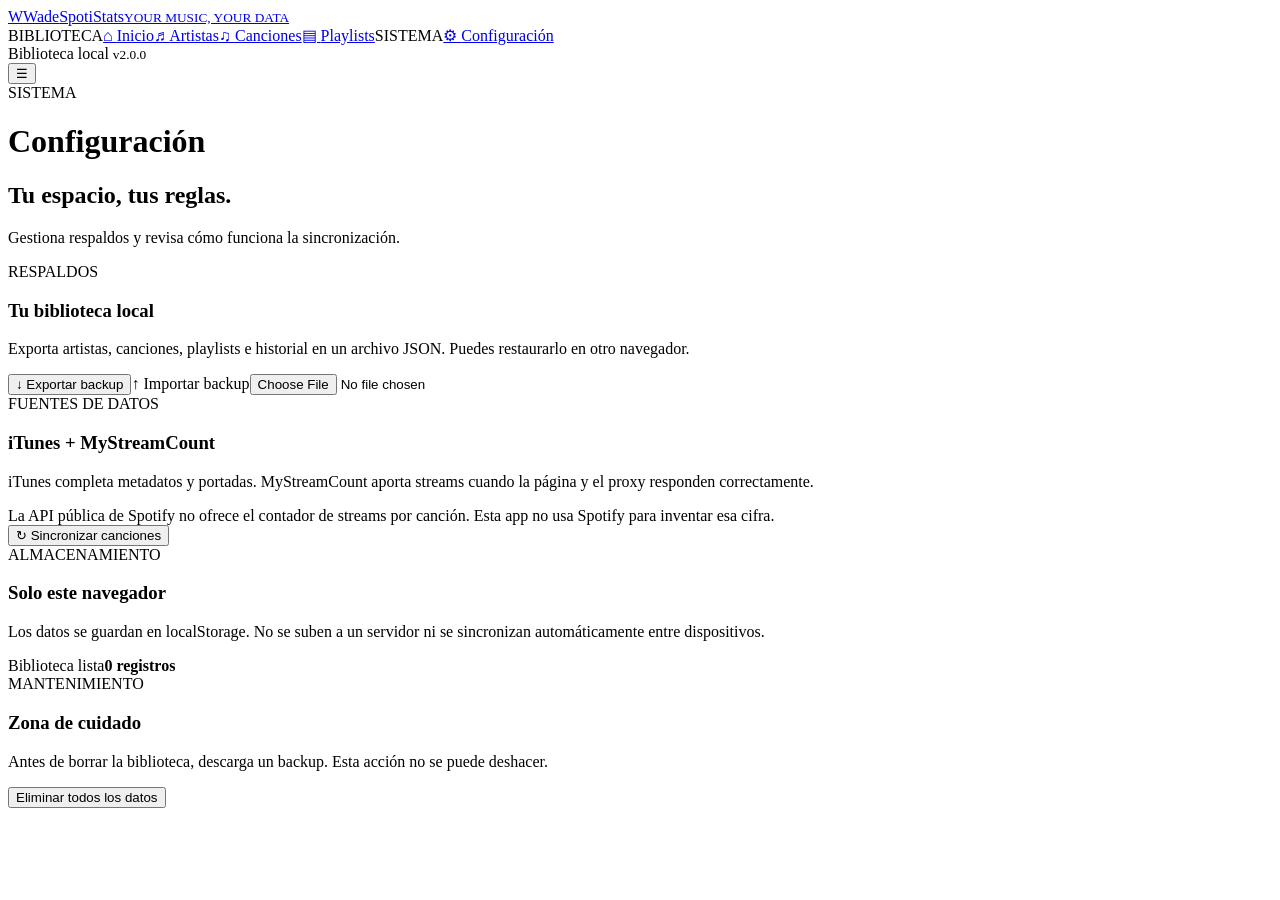
==== configuracion.html @ 579ccd9c "Add files via upload" ====
<!DOCTYPE html><html lang="es"><head><meta charset="UTF-8"><meta name="viewport" content="width=device-width, initial-scale=1"><meta name="theme-color" content="#080d16"><title>WadeSpotiStats | Configuración</title><link rel="icon" href="public/png/icon.png"><link rel="stylesheet" href="public/css/core.css"><link rel="stylesheet" href="public/css/configuracion.css"></head><body data-page="settings">
<div class="app-shell"><aside class="sidebar" id="sidebar"><a class="brand" href="index.html"><span class="brand-mark">W</span><span>Wade<span class="brand-light">SpotiStats</span><small>YOUR MUSIC, YOUR DATA</small></span></a><nav class="nav"><span class="nav-label">BIBLIOTECA</span><a class="nav-link" href="index.html">⌂ <span>Inicio</span></a><a class="nav-link" href="artistas.html">♬ <span>Artistas</span></a><a class="nav-link" href="track.html">♫ <span>Canciones</span></a><a class="nav-link" href="playlists.html">▤ <span>Playlists</span></a><span class="nav-label">SISTEMA</span><a class="nav-link active" href="configuracion.html">⚙ <span>Configuración</span></a></nav><div class="sidebar-bottom"><span class="status-dot"></span> Biblioteca local <small>v2.0.0</small></div></aside>
<main class="main-area"><header class="topbar"><button class="icon-btn mobile-menu" id="menuToggle">☰</button><div><span class="eyebrow">SISTEMA</span><h1>Configuración</h1></div></header><section class="page-intro"><div><h2>Tu espacio, tus reglas.</h2><p>Gestiona respaldos y revisa cómo funciona la sincronización.</p></div></section>
<section class="settings-grid"><article class="panel settings-card"><span class="eyebrow">RESPALDOS</span><h3>Tu biblioteca local</h3><p>Exporta artistas, canciones, playlists e historial en un archivo JSON. Puedes restaurarlo en otro navegador.</p><div class="button-row"><button class="btn btn-primary" id="exportBtn">↓ Exportar backup</button><label class="btn btn-ghost file-label">↑ Importar backup<input type="file" id="importFile" accept=".json,application/json"></label></div></article><article class="panel settings-card"><span class="eyebrow">FUENTES DE DATOS</span><h3>iTunes + MyStreamCount</h3><p>iTunes completa metadatos y portadas. MyStreamCount aporta streams cuando la página y el proxy responden correctamente.</p><div class="notice">La API pública de Spotify no ofrece el contador de streams por canción. Esta app no usa Spotify para inventar esa cifra.</div><button class="btn btn-ghost" id="syncSettingsBtn">↻ Sincronizar canciones</button></article><article class="panel settings-card"><span class="eyebrow">ALMACENAMIENTO</span><h3>Solo este navegador</h3><p>Los datos se guardan en localStorage. No se suben a un servidor ni se sincronizan automáticamente entre dispositivos.</p><div class="storage-meter"><span id="storageLabel">Biblioteca lista</span><strong id="storageCount">0 registros</strong></div></article><article class="panel settings-card"><span class="eyebrow">MANTENIMIENTO</span><h3>Zona de cuidado</h3><p>Antes de borrar la biblioteca, descarga un backup. Esta acción no se puede deshacer.</p><button class="btn btn-danger" id="clearDataBtn">Eliminar todos los datos</button></article></section></main></div>
<script src="public/js/core.js"></script><script src="public/js/configuracion.js"></script></body></html>
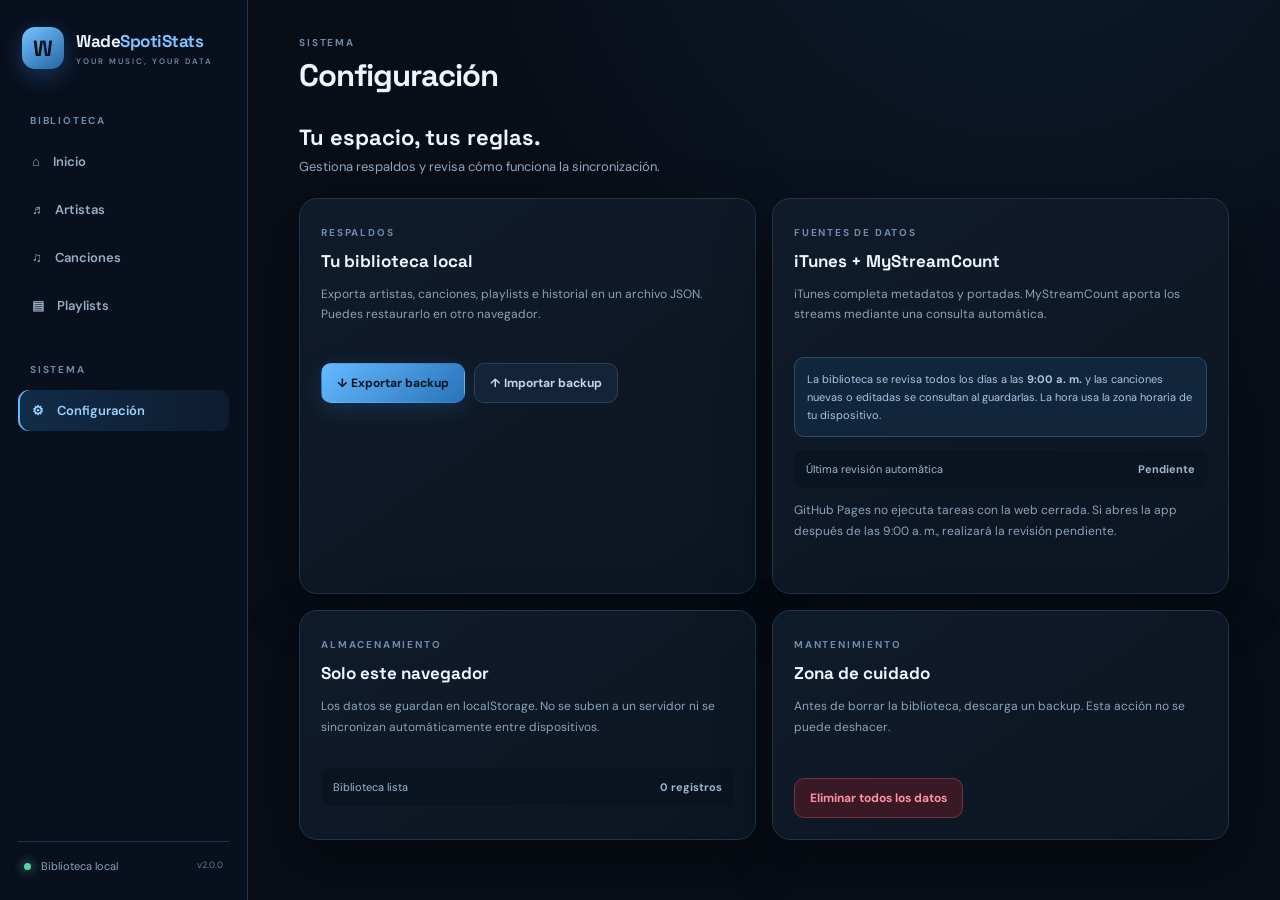
==== commit 06db0d9c: "Add files via upload" ====
--- a/configuracion.html
+++ b/configuracion.html
@@ -1,5 +1,5 @@
 <!DOCTYPE html><html lang="es"><head><meta charset="UTF-8"><meta name="viewport" content="width=device-width, initial-scale=1"><meta name="theme-color" content="#080d16"><title>WadeSpotiStats | Configuración</title><link rel="icon" href="public/png/icon.png"><link rel="stylesheet" href="public/css/core.css"><link rel="stylesheet" href="public/css/configuracion.css"></head><body data-page="settings">
 <div class="app-shell"><aside class="sidebar" id="sidebar"><a class="brand" href="index.html"><span class="brand-mark">W</span><span>Wade<span class="brand-light">SpotiStats</span><small>YOUR MUSIC, YOUR DATA</small></span></a><nav class="nav"><span class="nav-label">BIBLIOTECA</span><a class="nav-link" href="index.html">⌂ <span>Inicio</span></a><a class="nav-link" href="artistas.html">♬ <span>Artistas</span></a><a class="nav-link" href="track.html">♫ <span>Canciones</span></a><a class="nav-link" href="playlists.html">▤ <span>Playlists</span></a><span class="nav-label">SISTEMA</span><a class="nav-link active" href="configuracion.html">⚙ <span>Configuración</span></a></nav><div class="sidebar-bottom"><span class="status-dot"></span> Biblioteca local <small>v2.0.0</small></div></aside>
 <main class="main-area"><header class="topbar"><button class="icon-btn mobile-menu" id="menuToggle">☰</button><div><span class="eyebrow">SISTEMA</span><h1>Configuración</h1></div></header><section class="page-intro"><div><h2>Tu espacio, tus reglas.</h2><p>Gestiona respaldos y revisa cómo funciona la sincronización.</p></div></section>
-<section class="settings-grid"><article class="panel settings-card"><span class="eyebrow">RESPALDOS</span><h3>Tu biblioteca local</h3><p>Exporta artistas, canciones, playlists e historial en un archivo JSON. Puedes restaurarlo en otro navegador.</p><div class="button-row"><button class="btn btn-primary" id="exportBtn">↓ Exportar backup</button><label class="btn btn-ghost file-label">↑ Importar backup<input type="file" id="importFile" accept=".json,application/json"></label></div></article><article class="panel settings-card"><span class="eyebrow">FUENTES DE DATOS</span><h3>iTunes + MyStreamCount</h3><p>iTunes completa metadatos y portadas. MyStreamCount aporta streams cuando la página y el proxy responden correctamente.</p><div class="notice">La API pública de Spotify no ofrece el contador de streams por canción. Esta app no usa Spotify para inventar esa cifra.</div><button class="btn btn-ghost" id="syncSettingsBtn">↻ Sincronizar canciones</button></article><article class="panel settings-card"><span class="eyebrow">ALMACENAMIENTO</span><h3>Solo este navegador</h3><p>Los datos se guardan en localStorage. No se suben a un servidor ni se sincronizan automáticamente entre dispositivos.</p><div class="storage-meter"><span id="storageLabel">Biblioteca lista</span><strong id="storageCount">0 registros</strong></div></article><article class="panel settings-card"><span class="eyebrow">MANTENIMIENTO</span><h3>Zona de cuidado</h3><p>Antes de borrar la biblioteca, descarga un backup. Esta acción no se puede deshacer.</p><button class="btn btn-danger" id="clearDataBtn">Eliminar todos los datos</button></article></section></main></div>
+<section class="settings-grid"><article class="panel settings-card"><span class="eyebrow">RESPALDOS</span><h3>Tu biblioteca local</h3><p>Exporta artistas, canciones, playlists e historial en un archivo JSON. Puedes restaurarlo en otro navegador.</p><div class="button-row"><button class="btn btn-primary" id="exportBtn">↓ Exportar backup</button><label class="btn btn-ghost file-label">↑ Importar backup<input type="file" id="importFile" accept=".json,application/json"></label></div></article><article class="panel settings-card"><span class="eyebrow">FUENTES DE DATOS</span><h3>iTunes + MyStreamCount</h3><p>iTunes completa metadatos y portadas. MyStreamCount aporta los streams mediante una consulta automática.</p><div class="notice">La biblioteca se revisa todos los días a las <strong>9:00 a. m.</strong> y las canciones nuevas o editadas se consultan al guardarlas. La hora usa la zona horaria de tu dispositivo.</div><div class="storage-meter"><span>Última revisión automática</span><strong id="dailySyncStatus">Pendiente</strong></div><p class="muted">GitHub Pages no ejecuta tareas con la web cerrada. Si abres la app después de las 9:00 a. m., realizará la revisión pendiente.</p></article><article class="panel settings-card"><span class="eyebrow">ALMACENAMIENTO</span><h3>Solo este navegador</h3><p>Los datos se guardan en localStorage. No se suben a un servidor ni se sincronizan automáticamente entre dispositivos.</p><div class="storage-meter"><span id="storageLabel">Biblioteca lista</span><strong id="storageCount">0 registros</strong></div></article><article class="panel settings-card"><span class="eyebrow">MANTENIMIENTO</span><h3>Zona de cuidado</h3><p>Antes de borrar la biblioteca, descarga un backup. Esta acción no se puede deshacer.</p><button class="btn btn-danger" id="clearDataBtn">Eliminar todos los datos</button></article></section></main></div>
 <script src="public/js/core.js"></script><script src="public/js/configuracion.js"></script></body></html>
--- a/public/css/core.css
+++ b/public/css/core.css
@@ -0,0 +1,5 @@
+@import url('https://fonts.googleapis.com/css2?family=DM+Sans:wght@400;500;600;700&family=Space+Grotesk:wght@500;600;700&display=swap');
+:root{--bg:#080d16;--panel:#0e1725;--panel2:#121f31;--panel3:#172941;--line:#20334b;--text:#edf5ff;--muted:#879bb4;--blue:#398bd8;--blue2:#69baff;--blue-dark:#173c63;--green:#54d6a1;--danger:#ff647c;--radius:18px;--shadow:0 18px 55px #0005}
+*{box-sizing:border-box}body{margin:0;background:radial-gradient(ellipse at 80% -20%,#17395c55,transparent 42%),var(--bg);color:var(--text);font-family:'DM Sans',sans-serif;min-height:100vh}button,input,select,textarea{font:inherit}button,a{ -webkit-tap-highlight-color:transparent}a{color:inherit;text-decoration:none}.app-shell{min-height:100vh}.sidebar{width:248px;position:fixed;inset:0 auto 0 0;padding:27px 18px;background:#09111eeF;border-right:1px solid var(--line);display:flex;flex-direction:column;z-index:20;backdrop-filter:blur(18px)}.brand{display:flex;align-items:center;gap:12px;font:700 17px 'Space Grotesk';letter-spacing:-.5px;margin:0 0 45px 4px}.brand-mark{width:42px;height:42px;display:grid;place-items:center;border-radius:13px;background:linear-gradient(145deg,#75c5ff,#2264a4);color:#07111f;font-size:22px;box-shadow:0 7px 25px #398bd855}.brand-light{color:#80c4ff}.brand small{display:block;color:#6f87a3;font:600 8px 'DM Sans';letter-spacing:2px;margin-top:4px}.nav{display:flex;flex-direction:column;gap:7px}.nav-label,.eyebrow{font-size:10px;letter-spacing:1.8px;font-weight:700;color:#6f8ba9}.nav-label{margin:0 0 7px 12px}.nav-label:not(:first-child){margin-top:30px}.nav-link{display:flex;align-items:center;gap:13px;padding:12px 14px;border-radius:11px;color:#9aadc3;font-size:13px;font-weight:600;transition:.2s}.nav-link:hover{background:#15263a;color:white}.nav-link.active{color:#9bd1ff;background:linear-gradient(90deg,#1c4d7a77,#18365455);box-shadow:inset 2px 0 #63b6ff}.nav-link:first-letter{font-size:18px}.sidebar-bottom{margin-top:auto;border-top:1px solid var(--line);padding:17px 6px 0;color:#8da3bc;font-size:11px}.sidebar-bottom small{float:right;color:#607995}.status-dot{display:inline-block;width:7px;height:7px;border-radius:50%;background:var(--green);margin-right:7px;box-shadow:0 0 12px #54d6a1}.main-area{margin-left:248px;padding:30px clamp(20px,4vw,58px) 40px;max-width:1700px}.topbar{display:flex;align-items:center;gap:16px;justify-content:space-between;margin-bottom:28px}.topbar h1{font:700 clamp(23px,3vw,31px) 'Space Grotesk';margin:4px 0 0;letter-spacing:-1px}.top-actions{display:flex;align-items:center;gap:9px}.btn{border:1px solid transparent;border-radius:10px;padding:11px 15px;font-size:12px;font-weight:700;cursor:pointer;display:inline-flex;align-items:center;justify-content:center;gap:8px;transition:.2s}.btn:hover{transform:translateY(-1px);filter:brightness(1.1)}.btn-primary{background:linear-gradient(135deg,#65baff,#2873b9);color:#071321;box-shadow:0 7px 22px #398bd833}.btn-ghost{background:#142338;border-color:#29415d;color:#c1d7ee}.btn-danger{background:#3a1926;border-color:#743044;color:#ff91a2}.icon-btn{border:1px solid var(--line);background:#132238;color:#a9c7e6;border-radius:10px;width:38px;height:38px;cursor:pointer}.mobile-menu{display:none}.welcome-panel{position:relative;overflow:hidden;min-height:178px;padding:30px 34px;border:1px solid #2a5278;border-radius:22px;background:linear-gradient(112deg,#142b43,#102033 60%,#122b45);display:flex;align-items:center;justify-content:space-between;margin-bottom:20px}.welcome-panel h2{font:700 clamp(21px,3vw,29px) 'Space Grotesk';margin:12px 0 8px;letter-spacing:-.8px}.welcome-panel p,.page-intro p{color:#91a9c2;font-size:13px;margin:0}.welcome-orb{width:120px;height:120px;border-radius:35px;display:grid;place-items:center;font-size:66px;color:#a5d8ff;background:linear-gradient(145deg,#398bd844,#172d48);border:1px solid #5a9bd355;transform:rotate(9deg);box-shadow:0 0 55px #398bd822}.stats-grid{display:grid;grid-template-columns:repeat(4,minmax(0,1fr));gap:13px;margin-bottom:20px}.stats-grid.compact{grid-template-columns:repeat(3,minmax(0,1fr))}.stat-card{padding:19px 20px;background:linear-gradient(145deg,#111e2e,#0c1522);border:1px solid var(--line);border-radius:15px;min-width:0}.stat-card span{display:block;color:#7994b1;font-size:9px;letter-spacing:1.5px;font-weight:700}.stat-card strong{display:block;font:700 clamp(21px,2.5vw,28px) 'Space Grotesk';margin:10px 0 5px;overflow:hidden;text-overflow:ellipsis;white-space:nowrap}.stat-card small{font-size:10px;color:#7188a2}.stat-card .stat-top{font-size:17px}.content-grid{display:grid;grid-template-columns:1.45fr 1fr;gap:16px;margin-bottom:17px}.panel{background:linear-gradient(145deg,#101b2a,#0c1521);border:1px solid var(--line);border-radius:var(--radius);padding:21px;min-width:0;box-shadow:var(--shadow)}.panel-heading,.modal-head{display:flex;align-items:center;justify-content:space-between;gap:15px}.panel-heading h3,.modal-head h3,.settings-card h3{font:700 17px 'Space Grotesk';margin:5px 0 0}.text-link{color:#7ebeff;font-size:11px;font-weight:700}.chart-wrap{height:230px;position:relative;margin-top:18px}.empty-state{padding:34px 16px;text-align:center;color:#7890aa;font-size:12px}.mini-list{display:flex;flex-direction:column;gap:10px;margin-top:19px}.mini-artist{display:flex;align-items:center;gap:11px}.mini-artist img,.avatar-fallback{width:38px;height:38px;border-radius:12px;object-fit:cover;background:#1c3653;display:grid;place-items:center;color:#8dcaff;font-weight:700}.mini-artist div:nth-child(2){min-width:0;flex:1}.mini-artist strong{display:block;font-size:12px}.mini-artist small{color:#7991aa;font-size:10px}.mini-artist b{font-size:11px;color:#9bcfff}.track-list{display:flex;flex-direction:column}.track-row{display:grid;grid-template-columns:38px minmax(0,1fr) auto auto;gap:13px;align-items:center;padding:12px 2px;border-bottom:1px solid #1c2b3d}.track-row:last-child{border-bottom:0}.track-cover{width:38px;height:38px;border-radius:9px;object-fit:cover;background:#1b2d42}.track-meta{min-width:0}.track-meta strong{display:block;font-size:12px;white-space:nowrap;overflow:hidden;text-overflow:ellipsis}.track-meta small{display:block;color:#8096af;font-size:10px;margin-top:4px}.track-streams{font:600 12px 'Space Grotesk';color:#b8dfff;white-space:nowrap}.row-actions{display:flex;gap:5px}.row-actions button{border:1px solid #29415d;background:#142338;color:#9bcaff;border-radius:8px;padding:6px 8px;cursor:pointer;font-size:11px}.page-intro{display:flex;justify-content:space-between;align-items:end;gap:20px;margin:5px 0 23px}.page-intro h2{font:700 22px 'Space Grotesk';margin:0 0 7px}.search-field{display:flex;align-items:center;gap:9px;background:#101d2c;border:1px solid var(--line);border-radius:11px;padding:0 12px;min-width:min(320px,100%);height:42px;color:#7daed9}.search-field input{border:0;outline:0;background:transparent;color:var(--text);width:100%;font-size:12px}.footer-note{color:#536b84;text-align:center;font-size:10px;padding:25px}.modal-backdrop{position:fixed;inset:0;background:#02060dc9;backdrop-filter:blur(8px);display:none;align-items:center;justify-content:center;padding:20px;z-index:50;overflow:auto}.modal-backdrop.open{display:flex}.modal{width:min(520px,100%);max-height:92vh;overflow:auto;background:#101c2b;border:1px solid #2d4b6b;border-radius:19px;padding:23px;box-shadow:0 25px 90px #000a;display:flex;flex-direction:column;gap:15px}.wide-modal{width:min(760px,100%)}.modal-head{margin-bottom:4px}.modal label{display:flex;flex-direction:column;gap:7px;color:#9eb5ce;font-size:11px;font-weight:700}.modal input,.modal select,.modal textarea,.table-toolbar select{width:100%;background:#0a1421;border:1px solid #263d57;color:#eaf4ff;border-radius:9px;padding:11px 12px;outline:none;font-size:12px}.modal input:focus,.modal textarea:focus,.modal select:focus{border-color:#55a9f2;box-shadow:0 0 0 3px #398bd822}.modal-actions{display:flex;justify-content:flex-end;gap:9px;margin-top:7px}.form-grid{display:grid;grid-template-columns:1fr 1fr;gap:13px}.span-2{grid-column:span 2}.notice{border:1px solid #294c6d;background:#12263b;padding:12px;border-radius:10px;color:#a5c6e6;font-size:11px;line-height:1.6;margin:13px 0}.button-row{display:flex;gap:9px;flex-wrap:wrap}.file-label{position:relative;overflow:hidden}.file-label input{position:absolute;inset:0;opacity:0;cursor:pointer}.settings-grid{display:grid;grid-template-columns:repeat(2,minmax(0,1fr));gap:16px}.settings-card p{font-size:12px;color:#8ca2bb;line-height:1.7;min-height:60px}.storage-meter{display:flex;justify-content:space-between;padding:12px;background:#0a1421;border-radius:9px;color:#9bb6d1;font-size:11px;margin-top:12px}.settings-card .btn{margin-top:7px}
+@media(max-width:1000px){.sidebar{width:215px}.main-area{margin-left:215px;padding:25px 22px}.stats-grid{grid-template-columns:repeat(2,minmax(0,1fr))}.content-grid{grid-template-columns:1fr}.settings-grid{grid-template-columns:1fr}}
+@media(max-width:700px){.sidebar{transform:translateX(-105%);transition:.25s;width:255px;box-shadow:var(--shadow)}.sidebar.open{transform:translateX(0)}.main-area{margin-left:0;padding:18px 14px 30px}.mobile-menu{display:block}.topbar{align-items:flex-start;flex-wrap:wrap;margin-bottom:20px}.topbar>div:nth-child(2){flex:1}.top-actions{width:100%;justify-content:flex-end;flex-wrap:wrap}.top-actions .btn{padding:9px 11px;font-size:10px}.welcome-panel{padding:23px;min-height:150px}.welcome-orb{width:75px;height:75px;font-size:42px;border-radius:24px}.stats-grid,.stats-grid.compact{grid-template-columns:repeat(2,minmax(0,1fr));gap:9px}.stat-card{padding:15px}.stat-card strong{font-size:22px}.page-intro{align-items:stretch;flex-direction:column}.search-field{min-width:0;width:100%}.track-row{grid-template-columns:36px minmax(0,1fr) auto}.track-row .row-actions{grid-column:2/4}.track-streams{font-size:10px}.panel{padding:16px}.form-grid{grid-template-columns:1fr}.span-2{grid-column:auto}.modal{padding:18px}.button-row .btn{flex:1}}
--- a/public/css/configuracion.css
+++ b/public/css/configuracion.css
@@ -0,0 +1 @@
+.settings-card{min-height:230px}.settings-card h3{margin-top:9px}.settings-card .notice{line-height:1.65}.settings-card .btn-danger{margin-top:10px}
